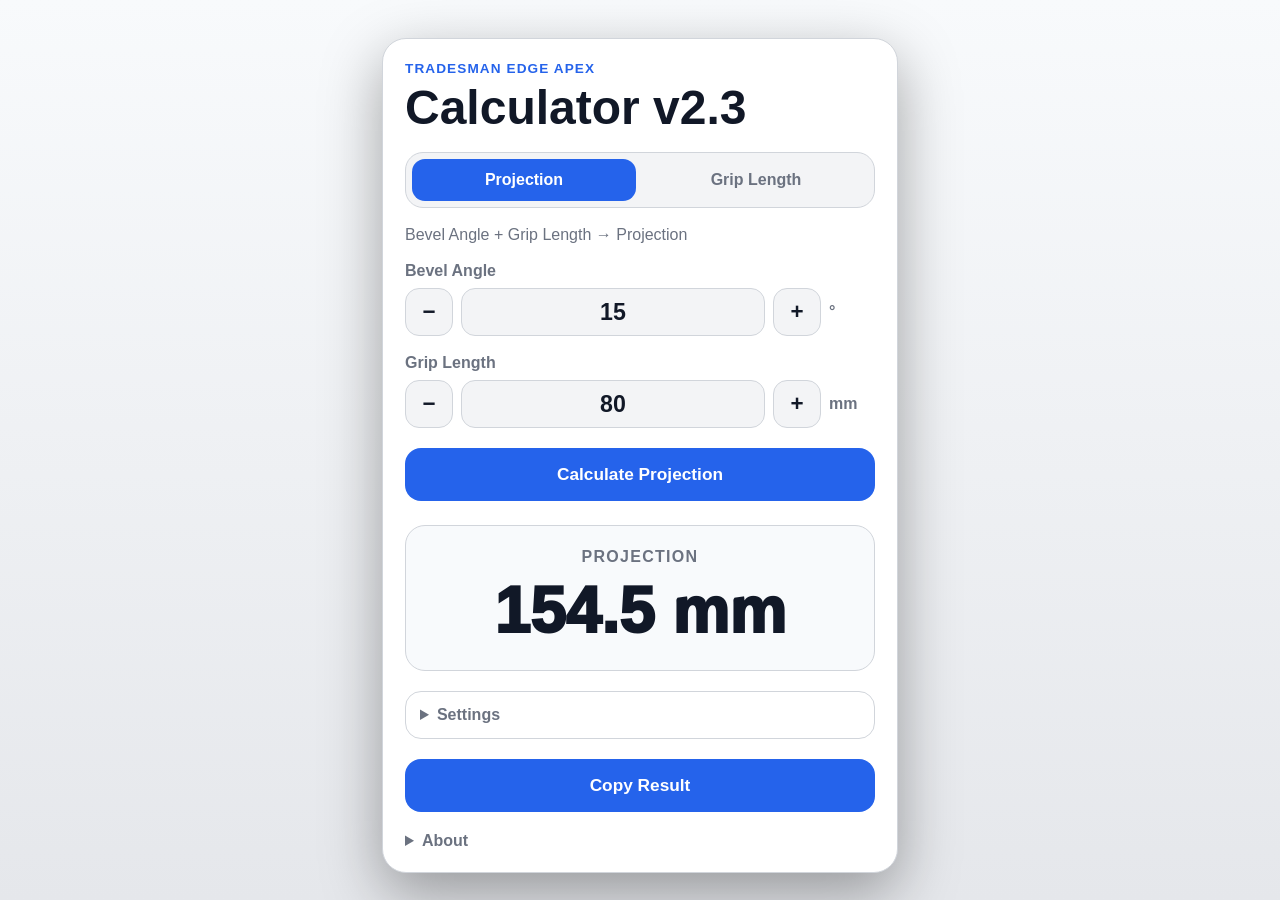
==== index-2.html @ 1f8bab7f "Add files via upload" ====
<!doctype html>
<html lang="en">
<head>
<meta charset="utf-8">
<meta name="viewport" content="width=device-width, initial-scale=1">
<title>EDGE Apex Calculator v2.3</title>
<style>
:root{color-scheme:light dark;--bg:#0f172a;--card:#111827;--text:#f9fafb;--muted:#9ca3af;--accent:#60a5fa;--field:#1f2937;--border:#374151;--danger:#f87171}
*{box-sizing:border-box}
body{margin:0;font-family:-apple-system,BlinkMacSystemFont,"Segoe UI",Roboto,Helvetica,Arial,sans-serif;background:radial-gradient(circle at top,#1e293b,var(--bg));color:var(--text);min-height:100vh}
.app{width:min(100%,560px);margin:0 auto;padding:22px}
.card{margin-top:16px;background:var(--card);border:1px solid var(--border);border-radius:24px;padding:22px;box-shadow:0 20px 60px rgba(0,0,0,.35)}
.eyebrow{color:var(--accent);font-size:.85rem;font-weight:800;letter-spacing:.08em;text-transform:uppercase}
h1{margin:8px 0 20px;font-size:clamp(1.8rem,8vw,3rem);line-height:1}
.tabs{display:grid;grid-template-columns:1fr 1fr;gap:8px;background:var(--field);border:1px solid var(--border);border-radius:18px;padding:6px;margin-bottom:18px}
.tab{padding:12px 10px;border-radius:13px;background:transparent;color:var(--muted);border:0;font-size:1rem;font-weight:800}
.tab.active{background:var(--accent);color:#06111f}
.note{color:var(--muted);margin:6px 0 18px}
label{display:block;margin:18px 0 8px;color:var(--muted);font-weight:700}
.control{display:grid;grid-template-columns:48px 1fr 48px 46px;gap:8px;align-items:center}
.control button{height:48px;border:1px solid var(--border);border-radius:14px;background:var(--field);color:var(--text);font-size:1.4rem;font-weight:900}
input{height:48px;border:1px solid var(--border);border-radius:14px;background:var(--field);color:var(--text);font-size:1.45rem;font-weight:800;text-align:center;width:100%}
.unit{color:var(--muted);font-weight:800}
.action{width:100%;margin-top:20px;border:0;border-radius:16px;padding:16px;background:var(--accent);color:#06111f;font-size:1.08rem;font-weight:900}
.secondary{background:transparent;color:var(--accent);border:1px solid var(--border)}
.result{margin-top:24px;padding:22px;border-radius:20px;background:#020617;border:1px solid var(--border);text-align:center}
.result-label{color:var(--muted);font-weight:800;text-transform:uppercase;letter-spacing:.08em}
.result-value{margin-top:8px;font-size:clamp(2.4rem,12vw,4rem);font-weight:950}
.error{color:var(--danger)!important;font-size:1.55rem!important}
details{margin-top:20px;color:var(--muted)}
details.settings{padding:14px;border:1px solid var(--border);border-radius:16px}
summary{cursor:pointer;font-weight:800}
.hidden{display:none}
@media (prefers-color-scheme:light){
:root{--bg:#e5e7eb;--card:#fff;--text:#111827;--muted:#6b7280;--field:#f3f4f6;--border:#d1d5db;--accent:#2563eb;--danger:#b91c1c}
body{background:linear-gradient(#f8fafc,var(--bg))}.result{background:#f8fafc}.tab.active,.action{color:#fff}
}
</style>
</head>
<body>
<main class="app"><section class="card">
<div class="eyebrow">Tradesman EDGE Apex</div>
<h1>Calculator v2.3</h1>

<div class="tabs">
<button class="tab active" id="tabProjection">Projection</button>
<button class="tab" id="tabGrip">Grip Length</button>
</div>

<section id="projectionPanel">
<p class="note">Bevel Angle + Grip Length → Projection</p>
<label>Bevel Angle</label>
<div class="control"><button onclick="stepValue('angleP',-0.5)">−</button><input id="angleP" value="15"><button onclick="stepValue('angleP',0.5)">+</button><span class="unit">°</span></div>
<label>Grip Length</label>
<div class="control"><button onclick="stepValue('grip',-1)">−</button><input id="grip" value="80"><button onclick="stepValue('grip',1)">+</button><span class="unit">mm</span></div>
<button class="action" onclick="calcProjection()">Calculate Projection</button>
<div class="result"><div class="result-label">Projection</div><div id="projectionResult" class="result-value">154.5 mm</div></div>
</section>

<section id="gripPanel" class="hidden">
<p class="note">Bevel Angle + Projection → Grip Length</p>
<label>Bevel Angle</label>
<div class="control"><button onclick="stepValue('angleG',-0.5)">−</button><input id="angleG" value="15"><button onclick="stepValue('angleG',0.5)">+</button><span class="unit">°</span></div>
<label>Projection</label>
<div class="control"><button onclick="stepValue('projection',-1)">−</button><input id="projection" value="154.5"><button onclick="stepValue('projection',1)">+</button><span class="unit">mm</span></div>
<button class="action" onclick="calcGrip()">Calculate Grip Length</button>
<div class="result"><div class="result-label">Grip Length</div><div id="gripResult" class="result-value">80.0 mm</div></div>
</section>

<details class="settings">
<summary>Settings</summary>
<label>Wheel Diameter</label>
<div class="control"><button onclick="stepValue('wheel',-1)">−</button><input id="wheel" value="250"><button onclick="stepValue('wheel',1)">+</button><span class="unit">mm</span></div>
<label>Support Bar Diameter</label>
<div class="control"><button onclick="stepValue('support',-0.5)">−</button><input id="support" value="12"><button onclick="stepValue('support',0.5)">+</button><span class="unit">mm</span></div>
<button class="action secondary" onclick="resetDefaults()">Reset Defaults</button>
</details>

<button class="action" onclick="copyResult()">Copy Result</button>

<details><summary>About</summary><p>Version 2.3 uses custom +/− controls for iPhone compatibility.</p></details>
</section></main>

<script>
var currentMode="projection";
var currentResult="Projection: 154.5 mm";
var BASE_SUPPORT_RADIUS=6, BASE_OFFSET=154.43, BASE_END_OFFSET=14.11;

function n(id){return parseFloat(document.getElementById(id).value);}
function setN(id,v){document.getElementById(id).value=(Math.round(v*10)/10).toString();}
function stepValue(id,step){var v=n(id); if(!isFinite(v)) v=0; setN(id,v+step); if(currentMode==="projection") calcProjection(); else calcGrip();}
function constants(){var sr=n("support")/2; var d=sr-BASE_SUPPORT_RADIUS; return {distanceOffset:BASE_OFFSET+d,endOffset:BASE_END_OFFSET-d};}
function show(el,label,v){el.className="result-value"; el.textContent=v.toFixed(1)+" mm"; currentResult=label+": "+v.toFixed(1)+" mm";}
function err(el,msg){el.className="result-value error"; el.textContent=msg;}
function common(el){var w=n("wheel"), s=n("support"); if(!isFinite(w)||w<200||w>300){err(el,"Wheel 200–300 mm");return false;} if(!isFinite(s)||s<8||s>20){err(el,"Support 8–20 mm");return false;} return true;}

function projectionFromGrip(angle,grip){var r=n("wheel")/2,a=angle*Math.PI/180,c=constants(); return Math.sqrt(Math.pow(grip+c.distanceOffset,2)-Math.pow(r*Math.cos(a),2))-r*Math.sin(a)-c.endOffset;}
function gripFromProjection(angle,projection){var r=n("wheel")/2,a=angle*Math.PI/180,c=constants(); return Math.sqrt(Math.pow(projection+c.endOffset+r*Math.sin(a),2)+Math.pow(r*Math.cos(a),2))-c.distanceOffset;}

function calcProjection(){var out=document.getElementById("projectionResult"), a=n("angleP"), g=n("grip"); if(!common(out))return; if(!isFinite(a)||a<5||a>35){err(out,"Angle 5–35°");return;} if(!isFinite(g)||g<40||g>120){err(out,"Grip 40–120 mm");return;} show(out,"Projection",projectionFromGrip(a,g));}
function calcGrip(){var out=document.getElementById("gripResult"), a=n("angleG"), p=n("projection"); if(!common(out))return; if(!isFinite(a)||a<5||a>35){err(out,"Angle 5–35°");return;} if(!isFinite(p)||p<80||p>230){err(out,"Projection 80–230 mm");return;} show(out,"Grip Length",gripFromProjection(a,p));}

function switchTo(mode){currentMode=mode; document.getElementById("projectionPanel").className=mode==="projection"?"":"hidden"; document.getElementById("gripPanel").className=mode==="grip"?"":"hidden"; document.getElementById("tabProjection").className=mode==="projection"?"tab active":"tab"; document.getElementById("tabGrip").className=mode==="grip"?"tab active":"tab"; if(mode==="projection")calcProjection(); else calcGrip();}
function resetDefaults(){setN("angleP",15);setN("grip",80);setN("angleG",15);setN("projection",154.5);setN("wheel",250);setN("support",12); if(currentMode==="projection")calcProjection(); else calcGrip();}
function copyResult(){if(navigator.clipboard&&navigator.clipboard.writeText){navigator.clipboard.writeText(currentResult).catch(function(){alert(currentResult);});}else{alert(currentResult);}}

document.getElementById("tabProjection").onclick=function(){switchTo("projection");};
document.getElementById("tabGrip").onclick=function(){switchTo("grip");};
["angleP","grip","angleG","projection","wheel","support"].forEach(function(id){
 document.getElementById(id).addEventListener("input",function(){ if(currentMode==="projection")calcProjection(); else calcGrip(); });
 document.getElementById(id).addEventListener("change",function(){ if(currentMode==="projection")calcProjection(); else calcGrip(); });
});
calcProjection();
</script>
</body>
</html>
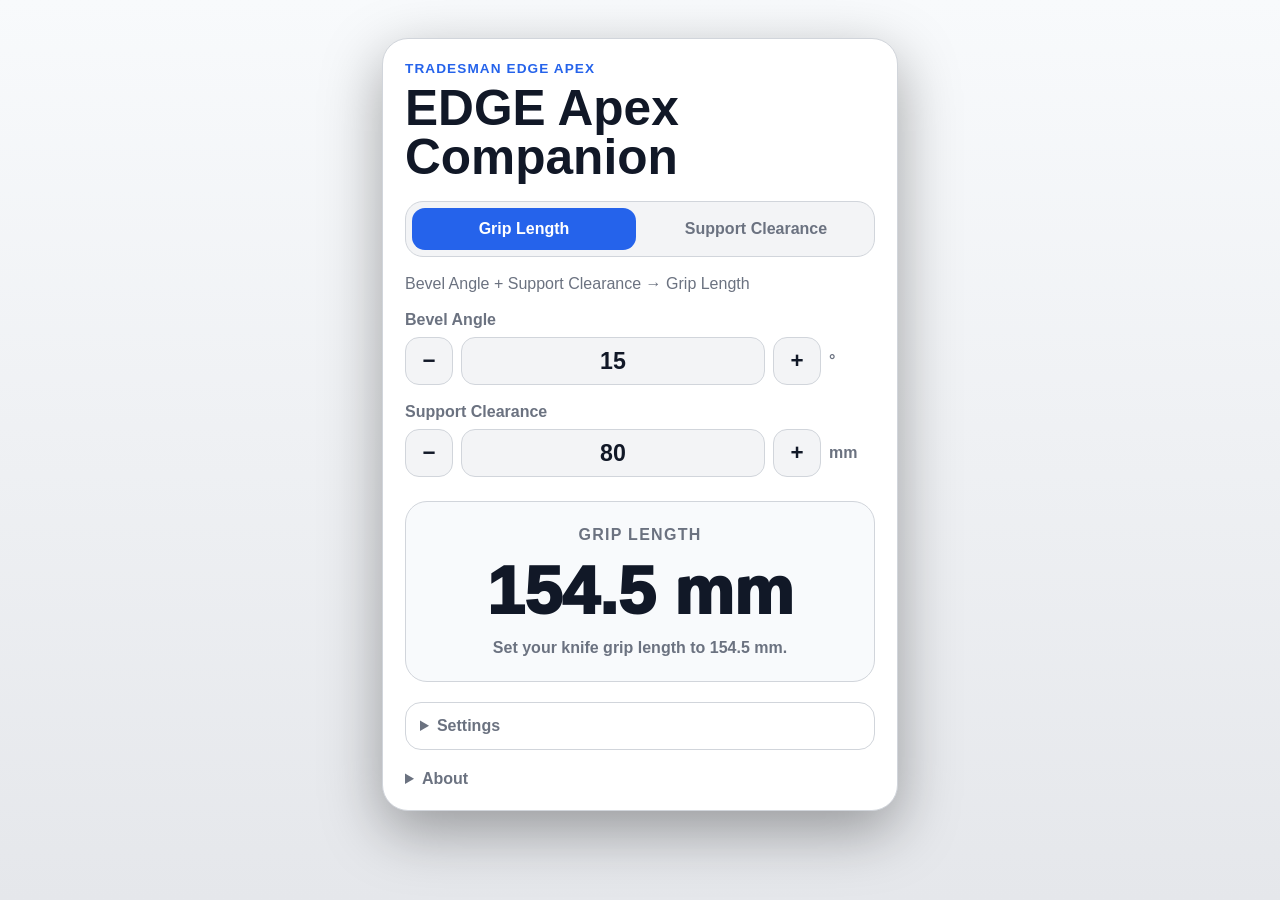
==== commit ba13e5d7: "Add files via upload" ====
--- a/index-2.html
+++ b/index-2.html
@@ -3,114 +3,53 @@
 <head>
 <meta charset="utf-8">
 <meta name="viewport" content="width=device-width, initial-scale=1">
-<title>EDGE Apex Calculator v2.3</title>
+<title>EDGE Apex Companion v3</title>
 <style>
 :root{color-scheme:light dark;--bg:#0f172a;--card:#111827;--text:#f9fafb;--muted:#9ca3af;--accent:#60a5fa;--field:#1f2937;--border:#374151;--danger:#f87171}
-*{box-sizing:border-box}
-body{margin:0;font-family:-apple-system,BlinkMacSystemFont,"Segoe UI",Roboto,Helvetica,Arial,sans-serif;background:radial-gradient(circle at top,#1e293b,var(--bg));color:var(--text);min-height:100vh}
-.app{width:min(100%,560px);margin:0 auto;padding:22px}
-.card{margin-top:16px;background:var(--card);border:1px solid var(--border);border-radius:24px;padding:22px;box-shadow:0 20px 60px rgba(0,0,0,.35)}
-.eyebrow{color:var(--accent);font-size:.85rem;font-weight:800;letter-spacing:.08em;text-transform:uppercase}
-h1{margin:8px 0 20px;font-size:clamp(1.8rem,8vw,3rem);line-height:1}
-.tabs{display:grid;grid-template-columns:1fr 1fr;gap:8px;background:var(--field);border:1px solid var(--border);border-radius:18px;padding:6px;margin-bottom:18px}
-.tab{padding:12px 10px;border-radius:13px;background:transparent;color:var(--muted);border:0;font-size:1rem;font-weight:800}
-.tab.active{background:var(--accent);color:#06111f}
-.note{color:var(--muted);margin:6px 0 18px}
-label{display:block;margin:18px 0 8px;color:var(--muted);font-weight:700}
-.control{display:grid;grid-template-columns:48px 1fr 48px 46px;gap:8px;align-items:center}
-.control button{height:48px;border:1px solid var(--border);border-radius:14px;background:var(--field);color:var(--text);font-size:1.4rem;font-weight:900}
-input{height:48px;border:1px solid var(--border);border-radius:14px;background:var(--field);color:var(--text);font-size:1.45rem;font-weight:800;text-align:center;width:100%}
-.unit{color:var(--muted);font-weight:800}
-.action{width:100%;margin-top:20px;border:0;border-radius:16px;padding:16px;background:var(--accent);color:#06111f;font-size:1.08rem;font-weight:900}
-.secondary{background:transparent;color:var(--accent);border:1px solid var(--border)}
-.result{margin-top:24px;padding:22px;border-radius:20px;background:#020617;border:1px solid var(--border);text-align:center}
-.result-label{color:var(--muted);font-weight:800;text-transform:uppercase;letter-spacing:.08em}
-.result-value{margin-top:8px;font-size:clamp(2.4rem,12vw,4rem);font-weight:950}
-.error{color:var(--danger)!important;font-size:1.55rem!important}
-details{margin-top:20px;color:var(--muted)}
-details.settings{padding:14px;border:1px solid var(--border);border-radius:16px}
-summary{cursor:pointer;font-weight:800}
-.hidden{display:none}
-@media (prefers-color-scheme:light){
-:root{--bg:#e5e7eb;--card:#fff;--text:#111827;--muted:#6b7280;--field:#f3f4f6;--border:#d1d5db;--accent:#2563eb;--danger:#b91c1c}
-body{background:linear-gradient(#f8fafc,var(--bg))}.result{background:#f8fafc}.tab.active,.action{color:#fff}
-}
+*{box-sizing:border-box}body{margin:0;font-family:-apple-system,BlinkMacSystemFont,"Segoe UI",Roboto,Helvetica,Arial,sans-serif;background:radial-gradient(circle at top,#1e293b,var(--bg));color:var(--text);min-height:100vh}.app{width:min(100%,560px);margin:0 auto;padding:22px}.card{margin-top:16px;background:var(--card);border:1px solid var(--border);border-radius:26px;padding:22px;box-shadow:0 20px 60px rgba(0,0,0,.35)}.eyebrow{color:var(--accent);font-size:.85rem;font-weight:800;letter-spacing:.08em;text-transform:uppercase}h1{margin:8px 0 20px;font-size:clamp(1.9rem,8vw,3.1rem);line-height:.98}.tabs{display:grid;grid-template-columns:1fr 1fr;gap:8px;background:var(--field);border:1px solid var(--border);border-radius:18px;padding:6px;margin-bottom:18px}.tab{padding:12px 10px;border-radius:13px;background:transparent;color:var(--muted);border:0;font-size:1rem;font-weight:800}.tab.active{background:var(--accent);color:#06111f}.note{color:var(--muted);margin:6px 0 18px}label{display:block;margin:18px 0 8px;color:var(--muted);font-weight:700}.control{display:grid;grid-template-columns:48px 1fr 48px 46px;gap:8px;align-items:center}.control button{height:48px;border:1px solid var(--border);border-radius:14px;background:var(--field);color:var(--text);font-size:1.4rem;font-weight:900}input{height:48px;border:1px solid var(--border);border-radius:14px;background:var(--field);color:var(--text);font-size:1.45rem;font-weight:800;text-align:center;width:100%}.unit{color:var(--muted);font-weight:800}.result{margin-top:24px;padding:24px;border-radius:22px;background:#020617;border:1px solid var(--border);text-align:center}.result-label{color:var(--muted);font-weight:800;text-transform:uppercase;letter-spacing:.08em}.result-value{margin-top:8px;font-size:clamp(2.5rem,12vw,4.2rem);font-weight:950}.result-help{margin-top:10px;color:var(--muted);font-weight:650}.error{color:var(--danger)!important;font-size:1.55rem!important}details{margin-top:20px;color:var(--muted)}details.settings{padding:14px;border:1px solid var(--border);border-radius:16px}summary{cursor:pointer;font-weight:800}.hidden{display:none}.actions{display:grid;grid-template-columns:1fr 1fr;gap:10px;margin-top:18px}.action{width:100%;border:0;border-radius:16px;padding:14px;background:var(--accent);color:#06111f;font-size:1rem;font-weight:900}.secondary{background:transparent;color:var(--accent);border:1px solid var(--border)}@media (prefers-color-scheme:light){:root{--bg:#e5e7eb;--card:#fff;--text:#111827;--muted:#6b7280;--field:#f3f4f6;--border:#d1d5db;--accent:#2563eb;--danger:#b91c1c}body{background:linear-gradient(#f8fafc,var(--bg))}.result{background:#f8fafc}.tab.active,.action:not(.secondary){color:#fff}}
 </style>
 </head>
 <body>
 <main class="app"><section class="card">
 <div class="eyebrow">Tradesman EDGE Apex</div>
-<h1>Calculator v2.3</h1>
-
-<div class="tabs">
-<button class="tab active" id="tabProjection">Projection</button>
-<button class="tab" id="tabGrip">Grip Length</button>
-</div>
-
-<section id="projectionPanel">
-<p class="note">Bevel Angle + Grip Length → Projection</p>
-<label>Bevel Angle</label>
-<div class="control"><button onclick="stepValue('angleP',-0.5)">−</button><input id="angleP" value="15"><button onclick="stepValue('angleP',0.5)">+</button><span class="unit">°</span></div>
-<label>Grip Length</label>
-<div class="control"><button onclick="stepValue('grip',-1)">−</button><input id="grip" value="80"><button onclick="stepValue('grip',1)">+</button><span class="unit">mm</span></div>
-<button class="action" onclick="calcProjection()">Calculate Projection</button>
-<div class="result"><div class="result-label">Projection</div><div id="projectionResult" class="result-value">154.5 mm</div></div>
+<h1>EDGE Apex Companion</h1>
+<div class="tabs"><button class="tab active" id="tabGrip">Grip Length</button><button class="tab" id="tabClearance">Support Clearance</button></div>
+<section id="gripPanel">
+<p class="note">Bevel Angle + Support Clearance → Grip Length</p>
+<label>Bevel Angle</label><div class="control"><button onclick="stepValue('angleGrip',-0.5)">−</button><input id="angleGrip" value="15"><button onclick="stepValue('angleGrip',0.5)">+</button><span class="unit">°</span></div>
+<label>Support Clearance</label><div class="control"><button onclick="stepValue('clearance',-1)">−</button><input id="clearance" value="80"><button onclick="stepValue('clearance',1)">+</button><span class="unit">mm</span></div>
+<div class="result"><div class="result-label">Grip Length</div><div id="gripLengthResult" class="result-value">154.5 mm</div><div id="gripHelp" class="result-help">Set your knife grip length to 154.5 mm.</div></div>
 </section>
-
-<section id="gripPanel" class="hidden">
-<p class="note">Bevel Angle + Projection → Grip Length</p>
-<label>Bevel Angle</label>
-<div class="control"><button onclick="stepValue('angleG',-0.5)">−</button><input id="angleG" value="15"><button onclick="stepValue('angleG',0.5)">+</button><span class="unit">°</span></div>
-<label>Projection</label>
-<div class="control"><button onclick="stepValue('projection',-1)">−</button><input id="projection" value="154.5"><button onclick="stepValue('projection',1)">+</button><span class="unit">mm</span></div>
-<button class="action" onclick="calcGrip()">Calculate Grip Length</button>
-<div class="result"><div class="result-label">Grip Length</div><div id="gripResult" class="result-value">80.0 mm</div></div>
+<section id="clearancePanel" class="hidden">
+<p class="note">Bevel Angle + Grip Length → Support Clearance</p>
+<label>Bevel Angle</label><div class="control"><button onclick="stepValue('angleClearance',-0.5)">−</button><input id="angleClearance" value="15"><button onclick="stepValue('angleClearance',0.5)">+</button><span class="unit">°</span></div>
+<label>Grip Length</label><div class="control"><button onclick="stepValue('gripLength',-1)">−</button><input id="gripLength" value="154.5"><button onclick="stepValue('gripLength',1)">+</button><span class="unit">mm</span></div>
+<div class="result"><div class="result-label">Support Clearance</div><div id="clearanceResult" class="result-value">80.0 mm</div><div id="clearanceHelp" class="result-help">Set wheel-to-support clearance to 80.0 mm.</div></div>
 </section>
-
-<details class="settings">
-<summary>Settings</summary>
-<label>Wheel Diameter</label>
-<div class="control"><button onclick="stepValue('wheel',-1)">−</button><input id="wheel" value="250"><button onclick="stepValue('wheel',1)">+</button><span class="unit">mm</span></div>
-<label>Support Bar Diameter</label>
-<div class="control"><button onclick="stepValue('support',-0.5)">−</button><input id="support" value="12"><button onclick="stepValue('support',0.5)">+</button><span class="unit">mm</span></div>
-<button class="action secondary" onclick="resetDefaults()">Reset Defaults</button>
-</details>
-
-<button class="action" onclick="copyResult()">Copy Result</button>
-
-<details><summary>About</summary><p>Version 2.3 uses custom +/− controls for iPhone compatibility.</p></details>
+<details class="settings"><summary>Settings</summary>
+<label>Grinding Wheel Diameter</label><div class="control"><button onclick="stepValue('wheel',-1)">−</button><input id="wheel" value="250"><button onclick="stepValue('wheel',1)">+</button><span class="unit">mm</span></div>
+<label>Universal Support Diameter</label><div class="control"><button onclick="stepValue('support',-0.5)">−</button><input id="support" value="12"><button onclick="stepValue('support',0.5)">+</button><span class="unit">mm</span></div>
+<div class="actions"><button class="action secondary" onclick="resetDefaults()">Reset</button><button class="action" onclick="copyResult()">Copy</button></div></details>
+<details><summary>About</summary><p>Version 3.0 updates terminology to match the manufacturer: Grip Length and Support Clearance.</p></details>
 </section></main>
-
 <script>
-var currentMode="projection";
-var currentResult="Projection: 154.5 mm";
-var BASE_SUPPORT_RADIUS=6, BASE_OFFSET=154.43, BASE_END_OFFSET=14.11;
-
-function n(id){return parseFloat(document.getElementById(id).value);}
-function setN(id,v){document.getElementById(id).value=(Math.round(v*10)/10).toString();}
-function stepValue(id,step){var v=n(id); if(!isFinite(v)) v=0; setN(id,v+step); if(currentMode==="projection") calcProjection(); else calcGrip();}
-function constants(){var sr=n("support")/2; var d=sr-BASE_SUPPORT_RADIUS; return {distanceOffset:BASE_OFFSET+d,endOffset:BASE_END_OFFSET-d};}
-function show(el,label,v){el.className="result-value"; el.textContent=v.toFixed(1)+" mm"; currentResult=label+": "+v.toFixed(1)+" mm";}
-function err(el,msg){el.className="result-value error"; el.textContent=msg;}
-function common(el){var w=n("wheel"), s=n("support"); if(!isFinite(w)||w<200||w>300){err(el,"Wheel 200–300 mm");return false;} if(!isFinite(s)||s<8||s>20){err(el,"Support 8–20 mm");return false;} return true;}
-
-function projectionFromGrip(angle,grip){var r=n("wheel")/2,a=angle*Math.PI/180,c=constants(); return Math.sqrt(Math.pow(grip+c.distanceOffset,2)-Math.pow(r*Math.cos(a),2))-r*Math.sin(a)-c.endOffset;}
-function gripFromProjection(angle,projection){var r=n("wheel")/2,a=angle*Math.PI/180,c=constants(); return Math.sqrt(Math.pow(projection+c.endOffset+r*Math.sin(a),2)+Math.pow(r*Math.cos(a),2))-c.distanceOffset;}
-
-function calcProjection(){var out=document.getElementById("projectionResult"), a=n("angleP"), g=n("grip"); if(!common(out))return; if(!isFinite(a)||a<5||a>35){err(out,"Angle 5–35°");return;} if(!isFinite(g)||g<40||g>120){err(out,"Grip 40–120 mm");return;} show(out,"Projection",projectionFromGrip(a,g));}
-function calcGrip(){var out=document.getElementById("gripResult"), a=n("angleG"), p=n("projection"); if(!common(out))return; if(!isFinite(a)||a<5||a>35){err(out,"Angle 5–35°");return;} if(!isFinite(p)||p<80||p>230){err(out,"Projection 80–230 mm");return;} show(out,"Grip Length",gripFromProjection(a,p));}
-
-function switchTo(mode){currentMode=mode; document.getElementById("projectionPanel").className=mode==="projection"?"":"hidden"; document.getElementById("gripPanel").className=mode==="grip"?"":"hidden"; document.getElementById("tabProjection").className=mode==="projection"?"tab active":"tab"; document.getElementById("tabGrip").className=mode==="grip"?"tab active":"tab"; if(mode==="projection")calcProjection(); else calcGrip();}
-function resetDefaults(){setN("angleP",15);setN("grip",80);setN("angleG",15);setN("projection",154.5);setN("wheel",250);setN("support",12); if(currentMode==="projection")calcProjection(); else calcGrip();}
-function copyResult(){if(navigator.clipboard&&navigator.clipboard.writeText){navigator.clipboard.writeText(currentResult).catch(function(){alert(currentResult);});}else{alert(currentResult);}}
-
-document.getElementById("tabProjection").onclick=function(){switchTo("projection");};
-document.getElementById("tabGrip").onclick=function(){switchTo("grip");};
-["angleP","grip","angleG","projection","wheel","support"].forEach(function(id){
- document.getElementById(id).addEventListener("input",function(){ if(currentMode==="projection")calcProjection(); else calcGrip(); });
- document.getElementById(id).addEventListener("change",function(){ if(currentMode==="projection")calcProjection(); else calcGrip(); });
-});
-calcProjection();
+var mode="grip",currentResult="Grip Length: 154.5 mm",BASE_SUPPORT_RADIUS=6,BASE_OFFSET=154.43,BASE_END_OFFSET=14.11;
+function el(id){return document.getElementById(id)}function n(id){return parseFloat(el(id).value)}function setN(id,v){el(id).value=(Math.round(v*10)/10).toString()}
+function constants(){var sr=n("support")/2,d=sr-BASE_SUPPORT_RADIUS;return{distanceOffset:BASE_OFFSET+d,endOffset:BASE_END_OFFSET-d}}
+function err(out,help,msg){out.className="result-value error";out.textContent=msg;if(help)help.textContent=""}
+function show(out,help,label,v,instruction){out.className="result-value";out.textContent=v.toFixed(1)+" mm";if(help)help.textContent=instruction.replace("{value}",v.toFixed(1));currentResult=label+": "+v.toFixed(1)+" mm"}
+function common(out,help){var w=n("wheel"),s=n("support");if(!isFinite(w)||w<200||w>300){err(out,help,"Wheel 200–300 mm");return false}if(!isFinite(s)||s<8||s>20){err(out,help,"Support 8–20 mm");return false}return true}
+function gripLengthFromClearance(angle,clearance){var r=n("wheel")/2,a=angle*Math.PI/180,c=constants();return Math.sqrt(Math.pow(clearance+c.distanceOffset,2)-Math.pow(r*Math.cos(a),2))-r*Math.sin(a)-c.endOffset}
+function clearanceFromGripLength(angle,gripLength){var r=n("wheel")/2,a=angle*Math.PI/180,c=constants();return Math.sqrt(Math.pow(gripLength+c.endOffset+r*Math.sin(a),2)+Math.pow(r*Math.cos(a),2))-c.distanceOffset}
+function calcGripLength(){var out=el("gripLengthResult"),help=el("gripHelp"),a=n("angleGrip"),c=n("clearance");if(!common(out,help))return;if(!isFinite(a)||a<5||a>35){err(out,help,"Angle 5–35°");return}if(!isFinite(c)||c<40||c>120){err(out,help,"Clearance 40–120 mm");return}show(out,help,"Grip Length",gripLengthFromClearance(a,c),"Set your knife grip length to {value} mm.");save()}
+function calcClearance(){var out=el("clearanceResult"),help=el("clearanceHelp"),a=n("angleClearance"),g=n("gripLength");if(!common(out,help))return;if(!isFinite(a)||a<5||a>35){err(out,help,"Angle 5–35°");return}if(!isFinite(g)||g<80||g>230){err(out,help,"Grip Length 80–230 mm");return}show(out,help,"Support Clearance",clearanceFromGripLength(a,g),"Set wheel-to-support clearance to {value} mm.");save()}
+function update(){if(mode==="grip")calcGripLength();else calcClearance()}function switchMode(m){mode=m;el("gripPanel").className=m==="grip"?"":"hidden";el("clearancePanel").className=m==="clearance"?"":"hidden";el("tabGrip").className=m==="grip"?"tab active":"tab";el("tabClearance").className=m==="clearance"?"tab active":"tab";update()}
+function stepValue(id,step){var v=n(id);if(!isFinite(v))v=0;setN(id,v+step);update()}function copyResult(){if(navigator.clipboard&&navigator.clipboard.writeText){navigator.clipboard.writeText(currentResult).catch(function(){alert(currentResult)})}else alert(currentResult)}
+function resetDefaults(){setN("angleGrip",15);setN("clearance",80);setN("angleClearance",15);setN("gripLength",154.5);setN("wheel",250);setN("support",12);update()}
+function save(){try{["angleGrip","clearance","angleClearance","gripLength","wheel","support"].forEach(function(id){localStorage.setItem("edgeApexV3_"+id,el(id).value)});localStorage.setItem("edgeApexV3_mode",mode)}catch(e){}}
+function load(){try{["angleGrip","clearance","angleClearance","gripLength","wheel","support"].forEach(function(id){var v=localStorage.getItem("edgeApexV3_"+id);if(v!==null)el(id).value=v});var m=localStorage.getItem("edgeApexV3_mode");if(m==="clearance")mode="clearance"}catch(e){}}
+el("tabGrip").onclick=function(){switchMode("grip")};el("tabClearance").onclick=function(){switchMode("clearance")};
+["angleGrip","clearance","angleClearance","gripLength","wheel","support"].forEach(function(id){el(id).addEventListener("input",update);el(id).addEventListener("change",update)});
+load();switchMode(mode);
 </script>
-</body>
-</html>
+</body></html>
